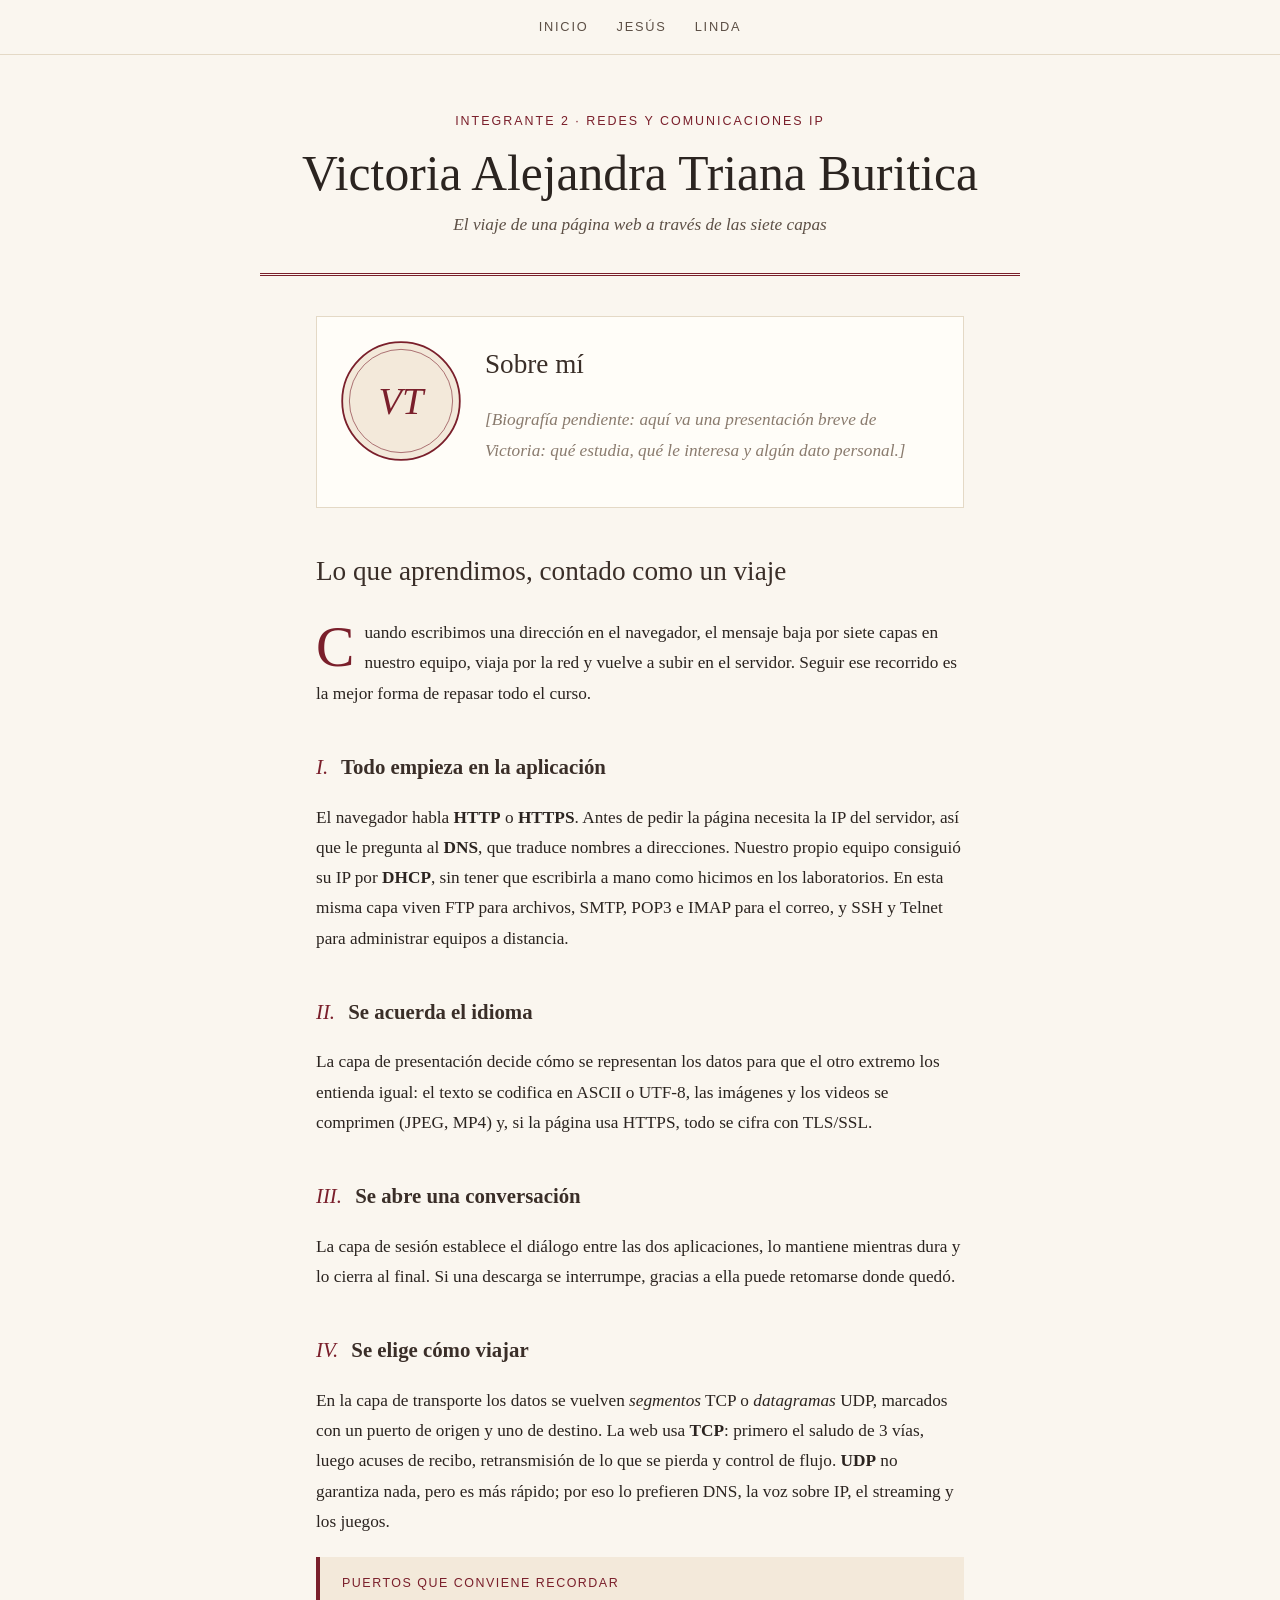
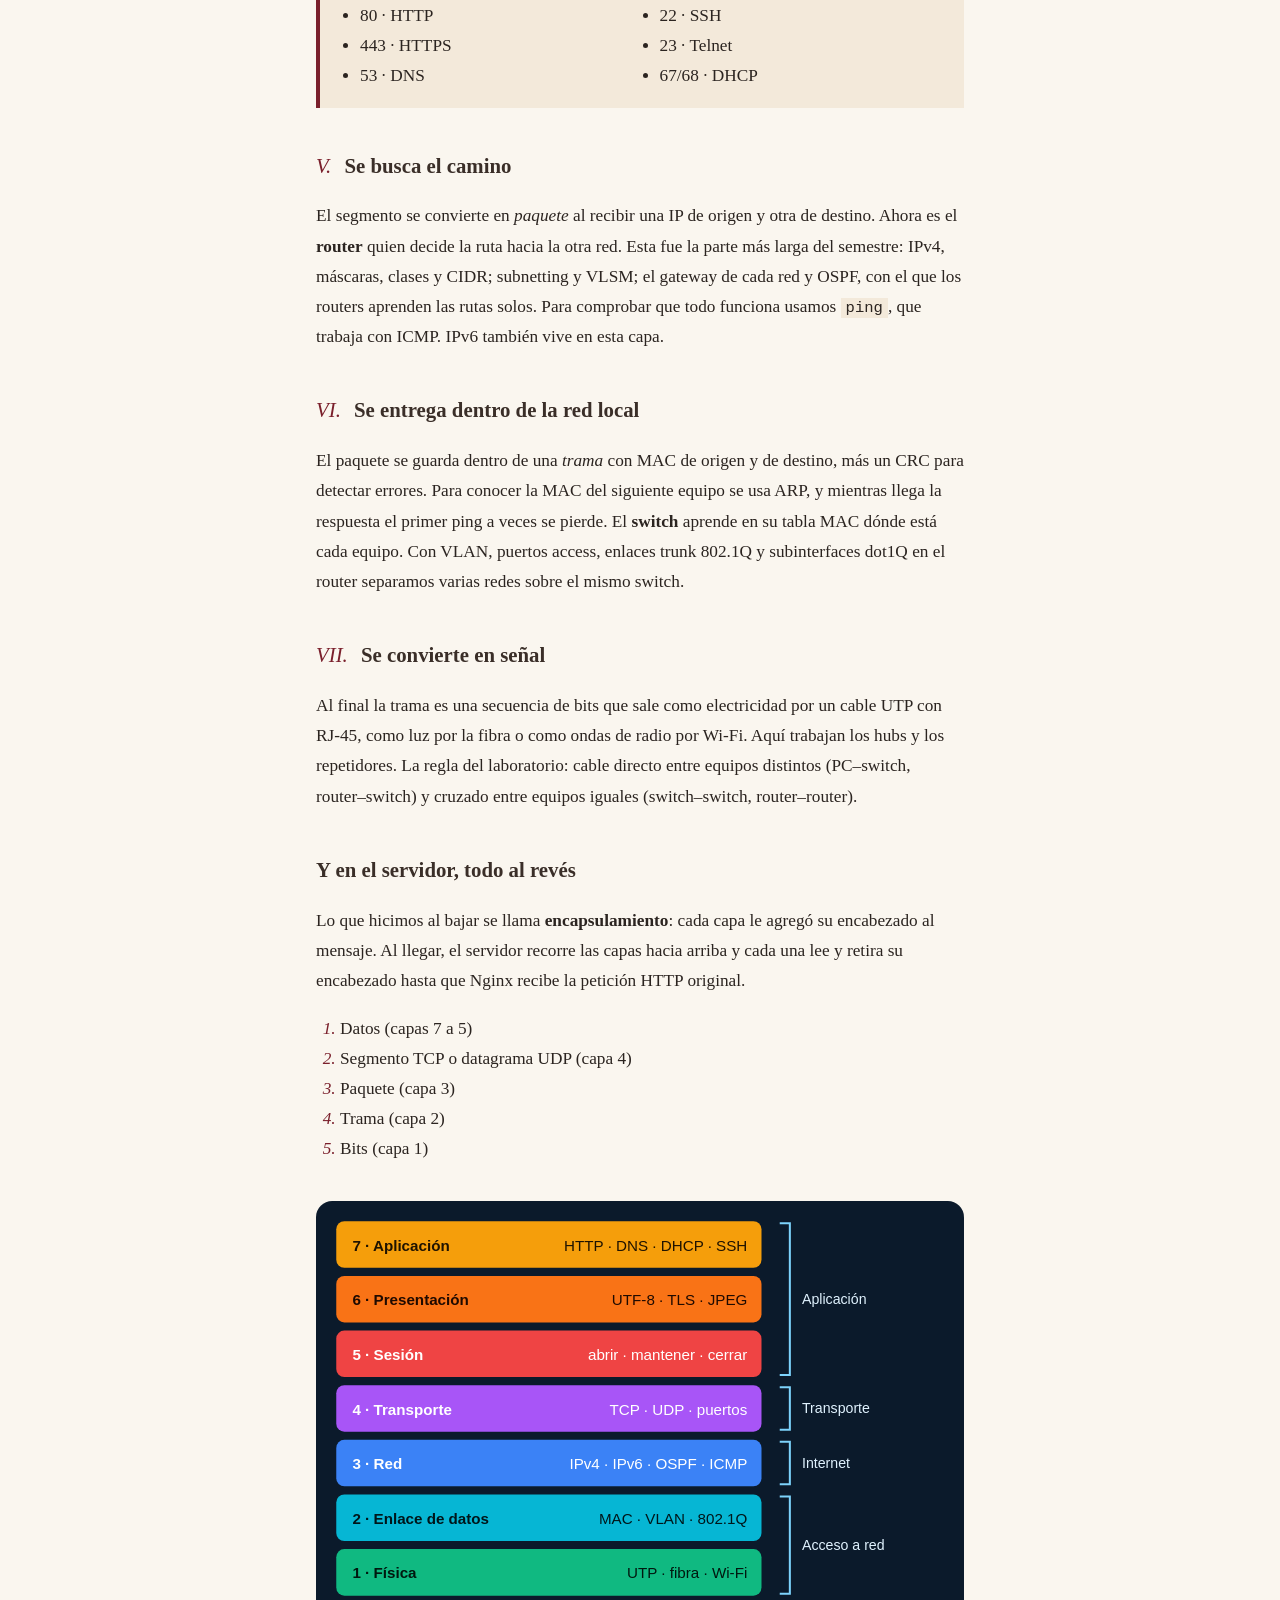
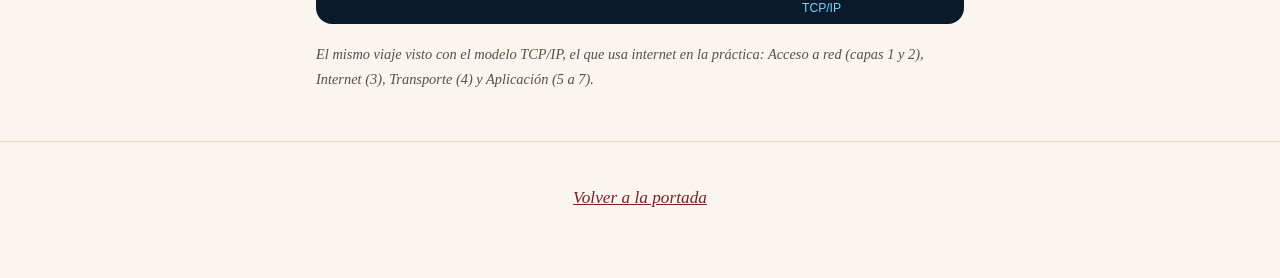
==== integrantes/integrante2.html @ 2aa6447a "Sitio HTML de la actividad Capa 7 con Dockerfile y README Co-Authored-By: Claude Opus 5.5 <noreply@a" ====
<!DOCTYPE html>
<html lang="es">
<head>
  <meta charset="utf-8">
  <meta name="viewport" content="width=device-width, initial-scale=1">
  <meta name="description" content="Biografía de Victoria Alejandra Triana Buritica y su resumen del modelo OSI.">
  <title>Victoria Alejandra Triana Buritica · Redes</title>
  <link rel="stylesheet" href="../css/victoria.css">
</head>
<body>

  <nav class="menu">
    <a href="../index.html">Inicio</a>
    <a href="integrante1.html">Jesús</a>
    <a href="integrante3.html">Linda</a>
  </nav>

  <header class="encabezado">
    <p class="seccion">Integrante 2 · Redes y Comunicaciones IP</p>
    <h1>Victoria Alejandra Triana Buritica</h1>
    <p class="subtitulo">El viaje de una página web a través de las siete capas</p>
  </header>

  <main class="columna">

    <section class="perfil">
      <img src="../img/victoria.svg" alt="Avatar de Victoria Alejandra Triana Buritica" width="120" height="120">
      <div>
        <h2>Sobre mí</h2>
        <!-- PENDIENTE: reemplazar este párrafo con la biografía de Victoria -->
        <p class="pendiente">[Biografía pendiente: aquí va una presentación breve de Victoria: qué estudia, qué le interesa y algún dato personal.]</p>
      </div>
    </section>

    <section class="relato">
      <h2>Lo que aprendimos, contado como un viaje</h2>
      <p class="entrada">Cuando escribimos una dirección en el navegador, el mensaje baja por siete capas en nuestro equipo, viaja por la red y vuelve a subir en el servidor. Seguir ese recorrido es la mejor forma de repasar todo el curso.</p>

      <h3><span>I.</span> Todo empieza en la aplicación</h3>
      <p>El navegador habla <strong>HTTP</strong> o <strong>HTTPS</strong>. Antes de pedir la página necesita la IP del servidor, así que le pregunta al <strong>DNS</strong>, que traduce nombres a direcciones. Nuestro propio equipo consiguió su IP por <strong>DHCP</strong>, sin tener que escribirla a mano como hicimos en los laboratorios. En esta misma capa viven FTP para archivos, SMTP, POP3 e IMAP para el correo, y SSH y Telnet para administrar equipos a distancia.</p>

      <h3><span>II.</span> Se acuerda el idioma</h3>
      <p>La capa de presentación decide cómo se representan los datos para que el otro extremo los entienda igual: el texto se codifica en ASCII o UTF-8, las imágenes y los videos se comprimen (JPEG, MP4) y, si la página usa HTTPS, todo se cifra con TLS/SSL.</p>

      <h3><span>III.</span> Se abre una conversación</h3>
      <p>La capa de sesión establece el diálogo entre las dos aplicaciones, lo mantiene mientras dura y lo cierra al final. Si una descarga se interrumpe, gracias a ella puede retomarse donde quedó.</p>

      <h3><span>IV.</span> Se elige cómo viajar</h3>
      <p>En la capa de transporte los datos se vuelven <em>segmentos</em> TCP o <em>datagramas</em> UDP, marcados con un puerto de origen y uno de destino. La web usa <strong>TCP</strong>: primero el saludo de 3 vías, luego acuses de recibo, retransmisión de lo que se pierda y control de flujo. <strong>UDP</strong> no garantiza nada, pero es más rápido; por eso lo prefieren DNS, la voz sobre IP, el streaming y los juegos.</p>
      <aside class="nota">
        <p class="nota-titulo">Puertos que conviene recordar</p>
        <ul>
          <li>80 · HTTP</li>
          <li>443 · HTTPS</li>
          <li>53 · DNS</li>
          <li>22 · SSH</li>
          <li>23 · Telnet</li>
          <li>67/68 · DHCP</li>
        </ul>
      </aside>

      <h3><span>V.</span> Se busca el camino</h3>
      <p>El segmento se convierte en <em>paquete</em> al recibir una IP de origen y otra de destino. Ahora es el <strong>router</strong> quien decide la ruta hacia la otra red. Esta fue la parte más larga del semestre: IPv4, máscaras, clases y CIDR; subnetting y VLSM; el gateway de cada red y OSPF, con el que los routers aprenden las rutas solos. Para comprobar que todo funciona usamos <code>ping</code>, que trabaja con ICMP. IPv6 también vive en esta capa.</p>

      <h3><span>VI.</span> Se entrega dentro de la red local</h3>
      <p>El paquete se guarda dentro de una <em>trama</em> con MAC de origen y de destino, más un CRC para detectar errores. Para conocer la MAC del siguiente equipo se usa ARP, y mientras llega la respuesta el primer ping a veces se pierde. El <strong>switch</strong> aprende en su tabla MAC dónde está cada equipo. Con VLAN, puertos access, enlaces trunk 802.1Q y subinterfaces dot1Q en el router separamos varias redes sobre el mismo switch.</p>

      <h3><span>VII.</span> Se convierte en señal</h3>
      <p>Al final la trama es una secuencia de bits que sale como electricidad por un cable UTP con RJ-45, como luz por la fibra o como ondas de radio por Wi-Fi. Aquí trabajan los hubs y los repetidores. La regla del laboratorio: cable directo entre equipos distintos (PC–switch, router–switch) y cruzado entre equipos iguales (switch–switch, router–router).</p>

      <h3>Y en el servidor, todo al revés</h3>
      <p>Lo que hicimos al bajar se llama <strong>encapsulamiento</strong>: cada capa le agregó su encabezado al mensaje. Al llegar, el servidor recorre las capas hacia arriba y cada una lee y retira su encabezado hasta que Nginx recibe la petición HTTP original.</p>
      <ol class="cadena">
        <li>Datos (capas 7 a 5)</li>
        <li>Segmento TCP o datagrama UDP (capa 4)</li>
        <li>Paquete (capa 3)</li>
        <li>Trama (capa 2)</li>
        <li>Bits (capa 1)</li>
      </ol>

      <figure>
        <img src="../img/osi-capas.svg" alt="Las siete capas del modelo OSI agrupadas en las cuatro capas de TCP/IP" width="640" height="418">
        <figcaption>El mismo viaje visto con el modelo TCP/IP, el que usa internet en la práctica: Acceso a red (capas 1 y 2), Internet (3), Transporte (4) y Aplicación (5 a 7).</figcaption>
      </figure>
    </section>

  </main>

  <footer class="pie">
    <p><a href="../index.html">Volver a la portada</a></p>
  </footer>

</body>
</html>
---- css/victoria.css ----
/* Victoria: estilo editorial, papel crema, tipografía serif y acento vino tinto */

* { box-sizing: border-box; }

body {
  margin: 0;
  font-family: Georgia, "Times New Roman", serif;
  font-size: 1.08rem;
  line-height: 1.75;
  color: #2b2420;
  background: #faf6ef;
}

a { color: #7a1f2b; }

.menu {
  display: flex;
  justify-content: center;
  gap: 28px;
  padding: 16px;
  border-bottom: 1px solid #e4d9c6;
  font-family: "Segoe UI", Roboto, Helvetica, Arial, sans-serif;
  font-size: .8rem;
  letter-spacing: .14em;
  text-transform: uppercase;
}

.menu a {
  color: #5c4f45;
  text-decoration: none;
}

.menu a:hover { color: #7a1f2b; }

.encabezado {
  max-width: 760px;
  margin: 0 auto;
  padding: 56px 20px 32px;
  text-align: center;
  border-bottom: 3px double #7a1f2b;
}

.seccion {
  margin: 0;
  font-family: "Segoe UI", Roboto, Helvetica, Arial, sans-serif;
  font-size: .78rem;
  letter-spacing: .16em;
  text-transform: uppercase;
  color: #7a1f2b;
}

.encabezado h1 {
  margin: 12px 0 8px;
  font-size: clamp(2rem, 6vw, 3.1rem);
  font-weight: 400;
  line-height: 1.15;
}

.subtitulo {
  margin: 0;
  font-style: italic;
  color: #5c4f45;
}

.columna {
  max-width: 680px;
  margin: 0 auto;
  padding: 0 16px;
}

.perfil {
  display: flex;
  gap: 24px;
  align-items: flex-start;
  margin: 40px 0;
  padding: 24px;
  border: 1px solid #e4d9c6;
  background: #fffdf8;
}

.perfil h2 { margin: 0 0 8px; }

.pendiente {
  color: #8a7b6e;
  font-style: italic;
}

h2 {
  font-weight: 400;
  font-size: 1.7rem;
  color: #3a2e28;
}

.entrada::first-letter {
  float: left;
  margin: 6px 10px 0 0;
  font-size: 3.6rem;
  line-height: .8;
  color: #7a1f2b;
}

.relato h3 {
  margin: 40px 0 6px;
  font-size: 1.3rem;
  font-weight: 700;
  color: #3a2e28;
}

.relato h3 span {
  margin-right: 8px;
  color: #7a1f2b;
  font-weight: 400;
  font-style: italic;
}

.nota {
  margin: 20px 0;
  padding: 16px 22px;
  border-left: 4px solid #7a1f2b;
  background: #f3e9da;
}

.nota-titulo {
  margin: 0 0 6px;
  font-family: "Segoe UI", Roboto, Helvetica, Arial, sans-serif;
  font-size: .78rem;
  letter-spacing: .12em;
  text-transform: uppercase;
  color: #7a1f2b;
}

.nota ul {
  columns: 2;
  margin: 0;
  padding-left: 18px;
}

.cadena { padding-left: 24px; }
.cadena li::marker { color: #7a1f2b; font-style: italic; }

code {
  font-family: Consolas, Menlo, monospace;
  font-size: .9em;
  background: #f3e9da;
  padding: 1px 5px;
}

figure { margin: 36px 0; }

figure img {
  width: 100%;
  height: auto;
}

figcaption {
  margin-top: 8px;
  font-size: .9rem;
  font-style: italic;
  color: #5c4f45;
}

.pie {
  margin-top: 48px;
  padding: 24px 16px 48px;
  border-top: 1px solid #e4d9c6;
  text-align: center;
  font-style: italic;
}

@media (max-width: 600px) {
  .perfil { flex-direction: column; align-items: center; text-align: center; }
  .nota ul { columns: 1; }
}
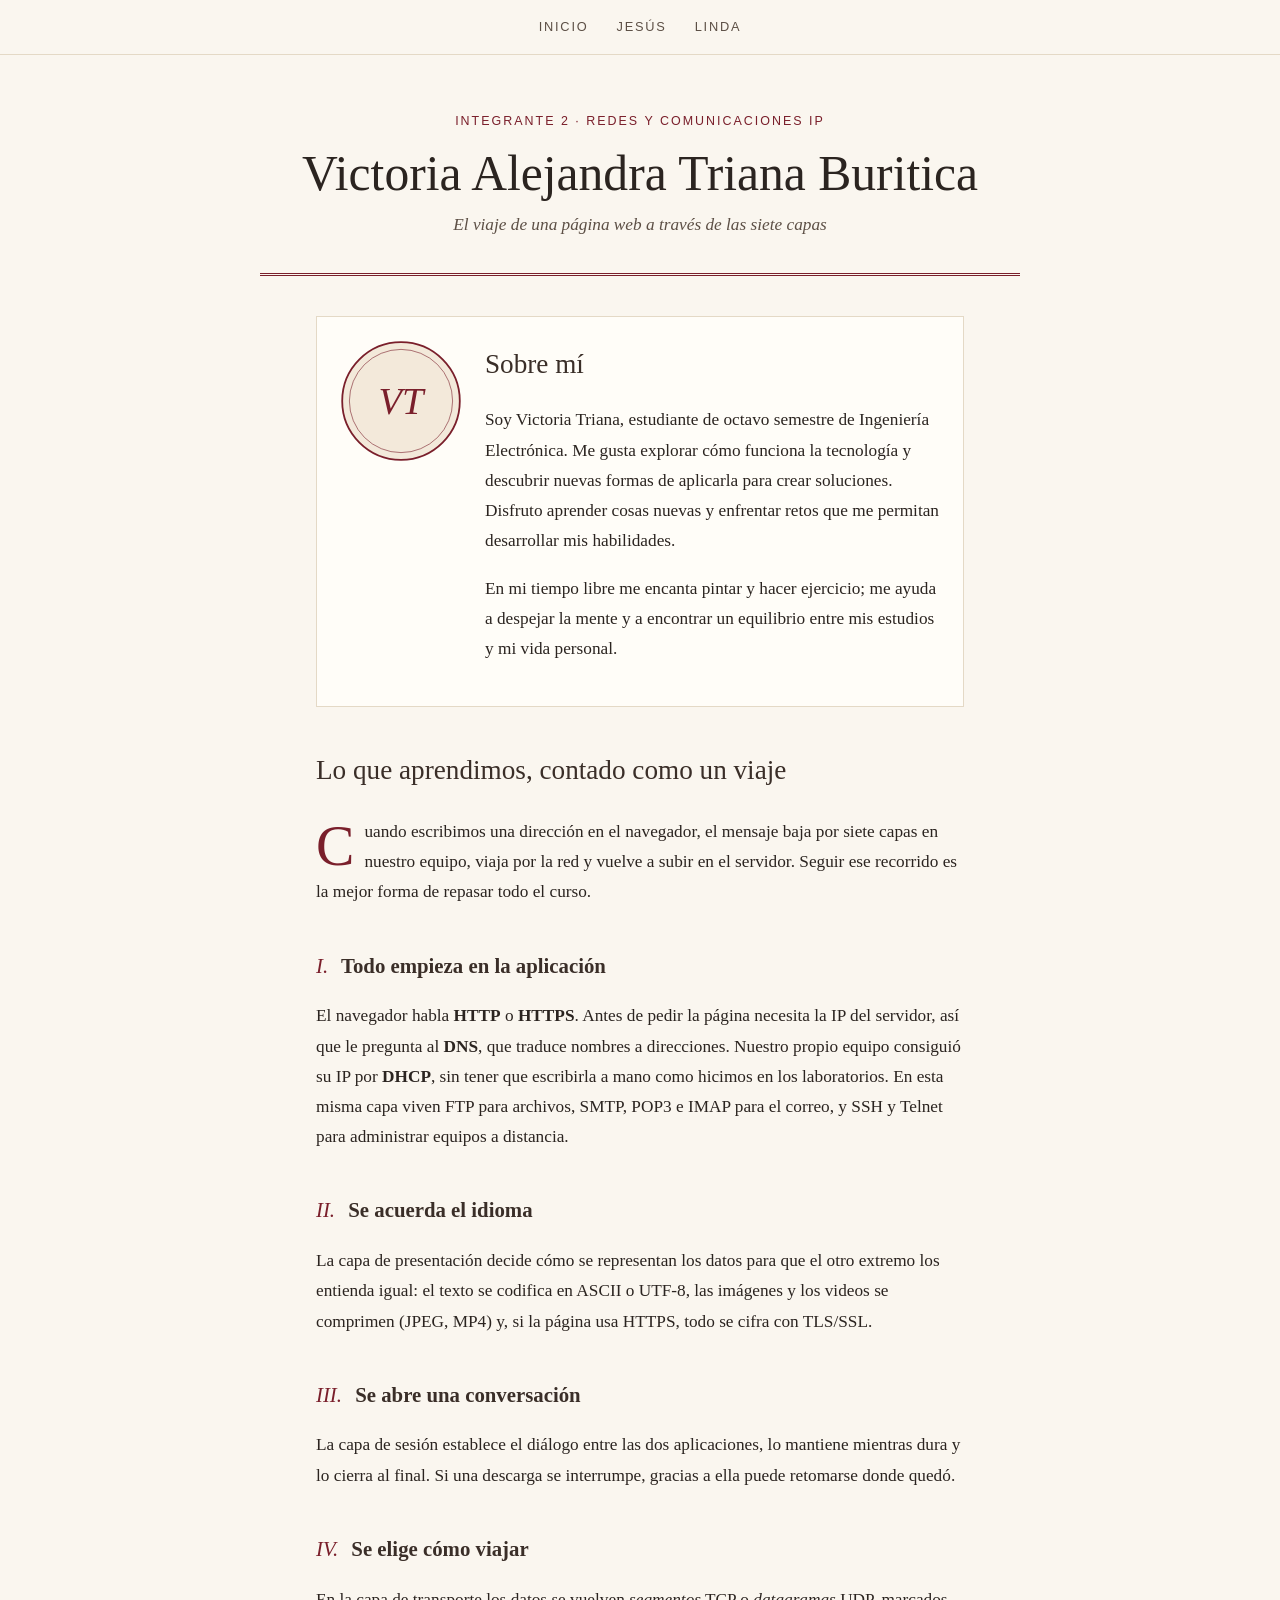
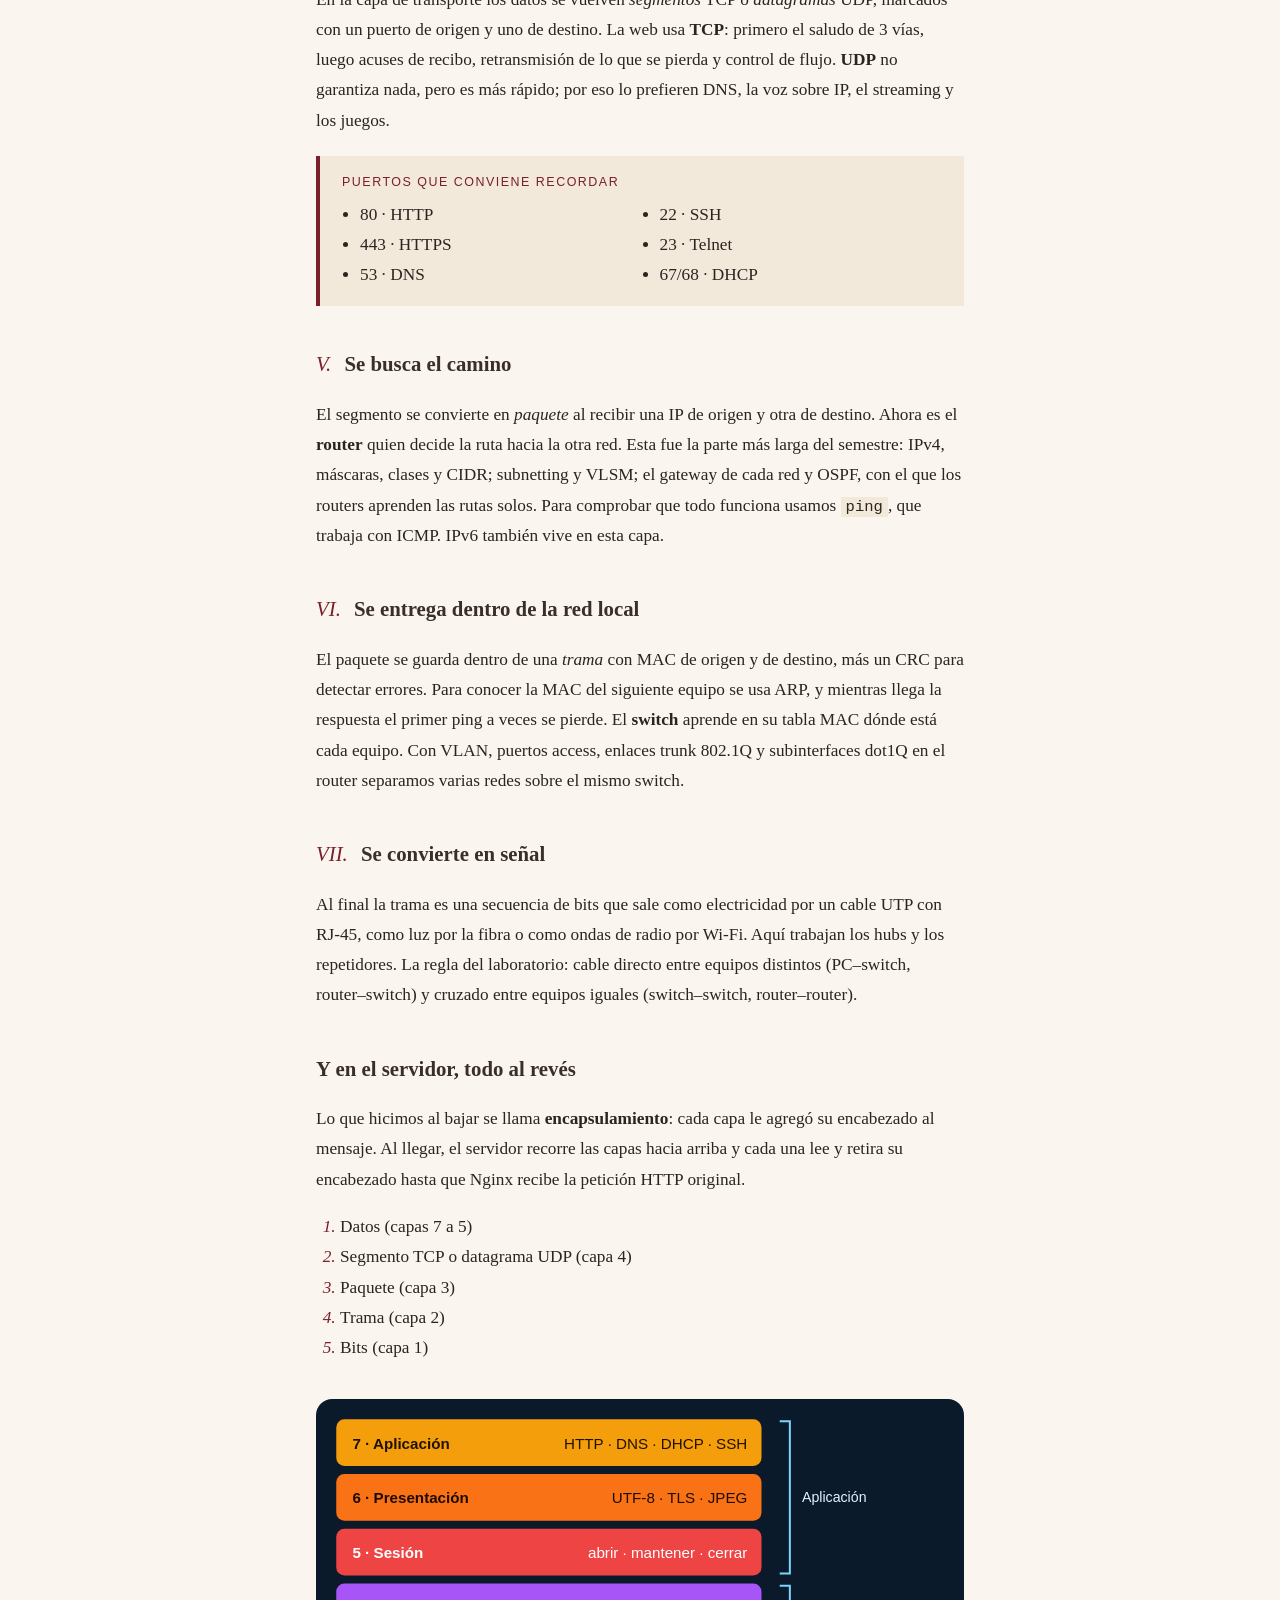
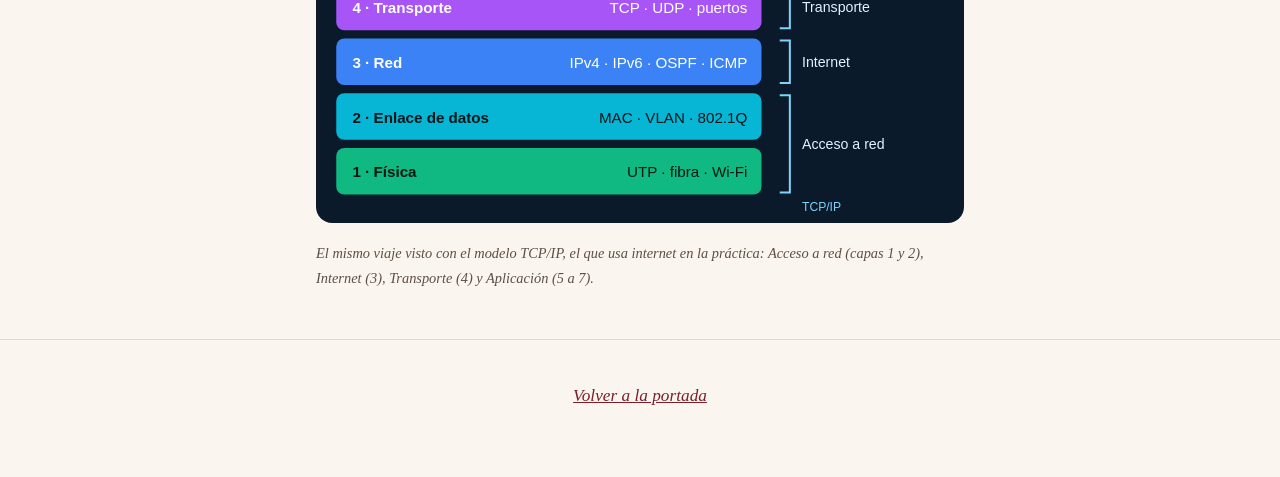
==== commit 7fae0de5: "Agregar las biografías de Victoria y Linda Co-Authored-By: Claude Opus 5.5 <noreply@anthropic.com>" ====
--- a/integrantes/integrante2.html
+++ b/integrantes/integrante2.html
@@ -27,8 +27,8 @@
       <img src="../img/victoria.svg" alt="Avatar de Victoria Alejandra Triana Buritica" width="120" height="120">
       <div>
         <h2>Sobre mí</h2>
-        <!-- PENDIENTE: reemplazar este párrafo con la biografía de Victoria -->
-        <p class="pendiente">[Biografía pendiente: aquí va una presentación breve de Victoria: qué estudia, qué le interesa y algún dato personal.]</p>
+        <p>Soy Victoria Triana, estudiante de octavo semestre de Ingeniería Electrónica. Me gusta explorar cómo funciona la tecnología y descubrir nuevas formas de aplicarla para crear soluciones. Disfruto aprender cosas nuevas y enfrentar retos que me permitan desarrollar mis habilidades.</p>
+        <p>En mi tiempo libre me encanta pintar y hacer ejercicio; me ayuda a despejar la mente y a encontrar un equilibrio entre mis estudios y mi vida personal.</p>
       </div>
     </section>
 
--- a/css/victoria.css
+++ b/css/victoria.css
@@ -79,11 +79,6 @@
 }
 
 .perfil h2 { margin: 0 0 8px; }
-
-.pendiente {
-  color: #8a7b6e;
-  font-style: italic;
-}
 
 h2 {
   font-weight: 400;
